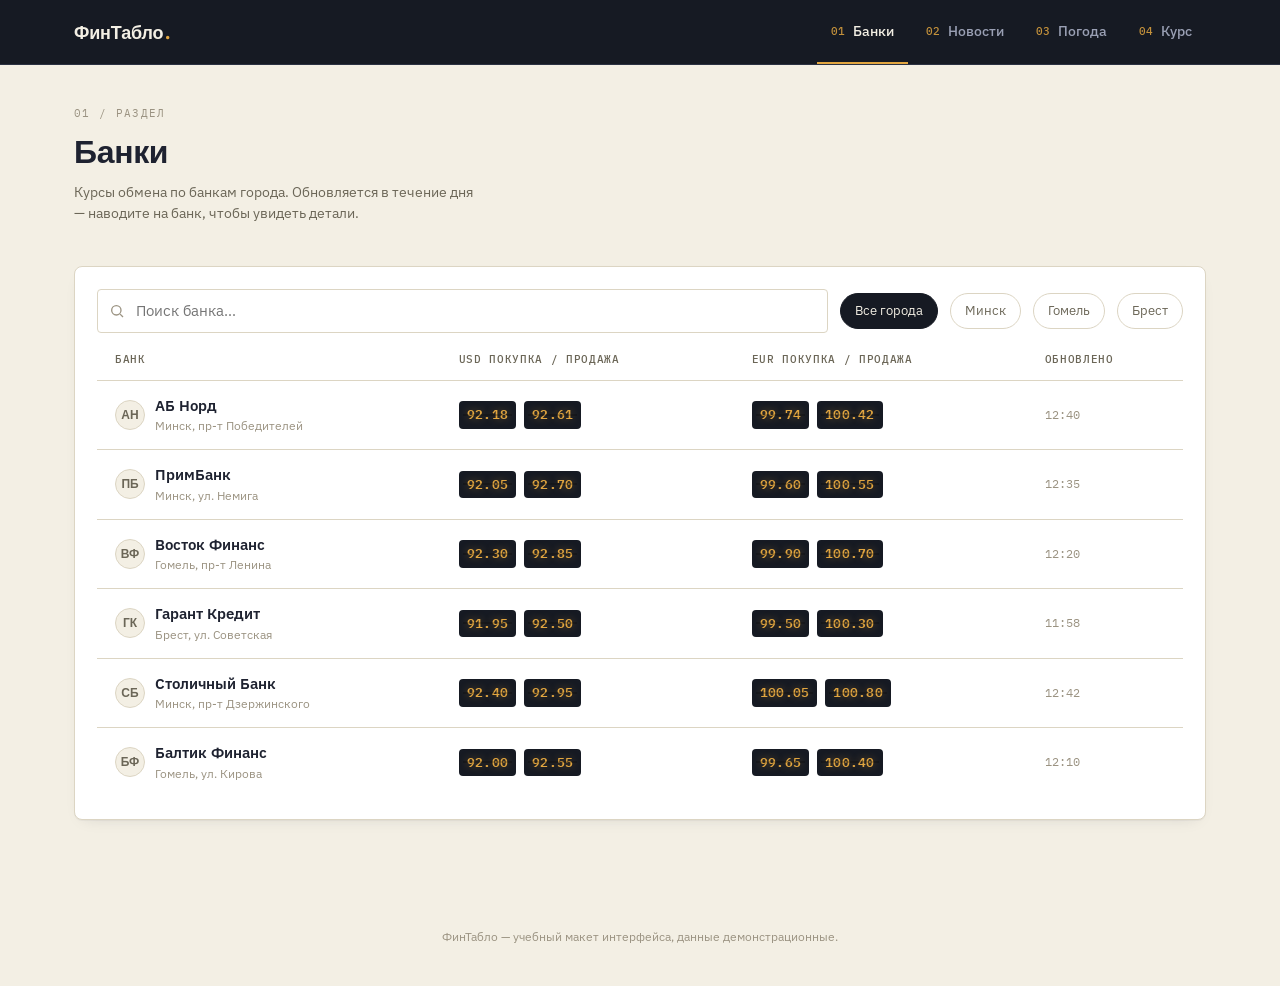
==== src/main/resources/static/index.html @ 16f74ddd "Нейрослоп визуал под доработку" ====
<!DOCTYPE html>
<html lang="ru">
<head>
<meta charset="UTF-8">
<meta name="viewport" content="width=device-width, initial-scale=1.0">
<title>Банки — ФинТабло</title>
<link rel="stylesheet" href="styles.css">
</head>
<body>

<header class="board">
  <div class="board-inner">
    <a href="index.html" class="brand">ФинТабло<span class="brand-dot">.</span></a>
    <button class="tabs-toggle" aria-label="Меню" aria-expanded="false">
      <svg width="18" height="18" viewBox="0 0 24 24" fill="none" stroke="currentColor" stroke-width="2"><line x1="3" y1="6" x2="21" y2="6"/><line x1="3" y1="12" x2="21" y2="12"/><line x1="3" y1="18" x2="21" y2="18"/></svg>
    </button>
    <nav class="tabs">
      <a href="index.html" class="tab is-active"><span class="tab-index">01</span>Банки</a>
      <a href="novosti.html" class="tab"><span class="tab-index">02</span>Новости</a>
      <a href="pogoda.html" class="tab"><span class="tab-index">03</span>Погода</a>
      <a href="kurs.html" class="tab"><span class="tab-index">04</span>Курс</a>
    </nav>
  </div>
</header>

<main class="page">
  <div class="page-head">
    <div>
      <div class="h-eyebrow">01 / Раздел</div>
      <h1 class="page-title">Банки</h1>
      <p class="page-sub">Курсы обмена по банкам города. Обновляется в течение дня — наводите на банк, чтобы увидеть детали.</p>
    </div>
  </div>

  <div class="card card-pad">
    <div class="toolbar">
      <div class="search">
        <svg width="16" height="16" viewBox="0 0 24 24" fill="none" stroke="currentColor" stroke-width="2"><circle cx="11" cy="11" r="7"/><line x1="21" y1="21" x2="16.65" y2="16.65"/></svg>
        <input type="text" placeholder="Поиск банка…" data-bank-search aria-label="Поиск банка">
      </div>
      <button class="chip is-active" data-city-chip="all">Все города</button>
      <button class="chip" data-city-chip="Минск">Минск</button>
      <button class="chip" data-city-chip="Гомель">Гомель</button>
      <button class="chip" data-city-chip="Брест">Брест</button>
    </div>

    <div class="table-wrap">
      <table class="rates">
        <thead>
          <tr>
            <th>Банк</th>
            <th>USD покупка / продажа</th>
            <th>EUR покупка / продажа</th>
            <th>Обновлено</th>
          </tr>
        </thead>
        <tbody>

          <tr data-bank-row data-bank-name="АБ Норд" data-bank-city="Минск">
            <td>
              <div class="bank-name">
                <span class="bank-mark">АН</span>
                <div>АБ Норд<div class="bank-meta">Минск, пр-т Победителей</div></div>
              </div>
            </td>
            <td><div class="cell-pair"><span class="flap flap-sm">92.18</span><span class="flap flap-sm">92.61</span></div></td>
            <td><div class="cell-pair"><span class="flap flap-sm">99.74</span><span class="flap flap-sm">100.42</span></div></td>
            <td class="updated-at">12:40</td>
          </tr>

          <tr data-bank-row data-bank-name="ПримБанк" data-bank-city="Минск">
            <td>
              <div class="bank-name">
                <span class="bank-mark">ПБ</span>
                <div>ПримБанк<div class="bank-meta">Минск, ул. Немига</div></div>
              </div>
            </td>
            <td><div class="cell-pair"><span class="flap flap-sm">92.05</span><span class="flap flap-sm">92.70</span></div></td>
            <td><div class="cell-pair"><span class="flap flap-sm">99.60</span><span class="flap flap-sm">100.55</span></div></td>
            <td class="updated-at">12:35</td>
          </tr>

          <tr data-bank-row data-bank-name="Восток Финанс" data-bank-city="Гомель">
            <td>
              <div class="bank-name">
                <span class="bank-mark">ВФ</span>
                <div>Восток Финанс<div class="bank-meta">Гомель, пр-т Ленина</div></div>
              </div>
            </td>
            <td><div class="cell-pair"><span class="flap flap-sm">92.30</span><span class="flap flap-sm">92.85</span></div></td>
            <td><div class="cell-pair"><span class="flap flap-sm">99.90</span><span class="flap flap-sm">100.70</span></div></td>
            <td class="updated-at">12:20</td>
          </tr>

          <tr data-bank-row data-bank-name="Гарант Кредит" data-bank-city="Брест">
            <td>
              <div class="bank-name">
                <span class="bank-mark">ГК</span>
                <div>Гарант Кредит<div class="bank-meta">Брест, ул. Советская</div></div>
              </div>
            </td>
            <td><div class="cell-pair"><span class="flap flap-sm">91.95</span><span class="flap flap-sm">92.50</span></div></td>
            <td><div class="cell-pair"><span class="flap flap-sm">99.50</span><span class="flap flap-sm">100.30</span></div></td>
            <td class="updated-at">11:58</td>
          </tr>

          <tr data-bank-row data-bank-name="Столичный Банк" data-bank-city="Минск">
            <td>
              <div class="bank-name">
                <span class="bank-mark">СБ</span>
                <div>Столичный Банк<div class="bank-meta">Минск, пр-т Дзержинского</div></div>
              </div>
            </td>
            <td><div class="cell-pair"><span class="flap flap-sm">92.40</span><span class="flap flap-sm">92.95</span></div></td>
            <td><div class="cell-pair"><span class="flap flap-sm">100.05</span><span class="flap flap-sm">100.80</span></div></td>
            <td class="updated-at">12:42</td>
          </tr>

          <tr data-bank-row data-bank-name="Балтик Финанс" data-bank-city="Гомель">
            <td>
              <div class="bank-name">
                <span class="bank-mark">БФ</span>
                <div>Балтик Финанс<div class="bank-meta">Гомель, ул. Кирова</div></div>
              </div>
            </td>
            <td><div class="cell-pair"><span class="flap flap-sm">92.00</span><span class="flap flap-sm">92.55</span></div></td>
            <td><div class="cell-pair"><span class="flap flap-sm">99.65</span><span class="flap flap-sm">100.40</span></div></td>
            <td class="updated-at">12:10</td>
          </tr>

        </tbody>
      </table>
    </div>

    <div class="empty-state" data-empty-state style="display:none;">
      <svg width="32" height="32" viewBox="0 0 24 24" fill="none" stroke="currentColor" stroke-width="1.5"><circle cx="11" cy="11" r="7"/><line x1="21" y1="21" x2="16.65" y2="16.65"/></svg>
      <div>Ничего не найдено — попробуйте изменить запрос или город.</div>
    </div>
  </div>
</main>

<footer class="board-footer">ФинТабло — учебный макет интерфейса, данные демонстрационные.</footer>

<script src="script.js"></script>
</body>
</html>
---- src/main/resources/static/styles.css ----
/* ==========================================================================
   ФинТабло — design tokens
   Concept: a city's currency-exchange information board, digitised.
   ========================================================================== */

@import url('https://fonts.googleapis.com/css2?family=Space+Grotesk:wght@500;600;700&family=IBM+Plex+Sans:wght@400;500;600&family=IBM+Plex+Mono:wght@500;600&display=swap');

:root{
  /* color */
  --ink:        #161A23;   /* board / nav surface */
  --ink-line:   #2B3142;   /* hairline on dark surfaces */
  --paper:      #F3EFE4;   /* page background */
  --surface:    #FFFFFF;   /* card background */
  --line:       #DCD5C3;   /* hairline on paper */
  --amber:      #E2A640;   /* primary accent — the board glow */
  --amber-dim:  #B98330;
  --green:      #3C8D6F;   /* покупка / positive */
  --coral:      #C8553D;   /* продажа / negative */
  --text:       #1E2230;
  --text-soft:  #6B6657;
  --text-faint: #9B9382;
  --on-dark:    #F3EFE4;
  --on-dark-soft: #9AA0B4;

  /* type */
  --f-display: 'Space Grotesk', sans-serif;
  --f-body:    'IBM Plex Sans', sans-serif;
  --f-mono:    'IBM Plex Mono', monospace;

  /* misc */
  --radius-s: 4px;
  --radius-m: 8px;
  --shadow-card: 0 1px 0 rgba(30,34,48,0.04), 0 6px 16px -10px rgba(30,34,48,0.18);
}

*, *::before, *::after{ box-sizing: border-box; }
html{ -webkit-text-size-adjust: 100%; }

body{
  margin: 0;
  background: var(--paper);
  color: var(--text);
  font-family: var(--f-body);
  font-size: 15px;
  line-height: 1.5;
  -webkit-font-smoothing: antialiased;
}

@media (prefers-reduced-motion: reduce){
  *{ animation-duration: 0.001ms !important; transition-duration: 0.001ms !important; }
}

a{ color: inherit; }
button{ font: inherit; }
input, select{ font: inherit; }

:focus-visible{
  outline: 2px solid var(--amber);
  outline-offset: 2px;
}

.h-eyebrow{
  font-family: var(--f-mono);
  font-size: 11px;
  letter-spacing: 0.12em;
  text-transform: uppercase;
  color: var(--text-faint);
}

/* ---------------------------------------------------------------------
   Top board / navigation
   --------------------------------------------------------------------- */

.board{
  background: var(--ink);
  color: var(--on-dark);
  border-bottom: 1px solid var(--ink-line);
}

.board-inner{
  max-width: 1180px;
  margin: 0 auto;
  padding: 0 24px;
  display: flex;
  align-items: center;
  gap: 28px;
  height: 64px;
}

.brand{
  display: flex;
  align-items: baseline;
  gap: 2px;
  font-family: var(--f-display);
  font-weight: 700;
  font-size: 18px;
  letter-spacing: -0.01em;
  text-decoration: none;
  white-space: nowrap;
}
.brand-dot{ color: var(--amber); }

.tabs{
  display: flex;
  gap: 4px;
  margin-left: auto;
  height: 100%;
}

.tab{
  display: flex;
  align-items: center;
  gap: 8px;
  height: 100%;
  padding: 0 14px;
  text-decoration: none;
  color: var(--on-dark-soft);
  font-family: var(--f-body);
  font-weight: 500;
  font-size: 14px;
  border-bottom: 2px solid transparent;
  transition: color .15s ease, border-color .15s ease;
}
.tab:hover{ color: var(--on-dark); }
.tab.is-active{
  color: var(--on-dark);
  border-bottom-color: var(--amber);
}
.tab-index{
  font-family: var(--f-mono);
  font-size: 11px;
  color: var(--amber);
  opacity: .85;
}

.tabs-toggle{
  display: none;
  margin-left: auto;
  background: none;
  border: 1px solid var(--ink-line);
  border-radius: var(--radius-s);
  color: var(--on-dark);
  width: 36px; height: 36px;
  align-items: center; justify-content: center;
}

@media (max-width: 720px){
  .board-inner{ height: 56px; }
  .tabs{
    display: none;
    position: absolute;
    top: 56px; left: 0; right: 0;
    background: var(--ink);
    flex-direction: column;
    border-bottom: 1px solid var(--ink-line);
    padding: 4px 0;
  }
  .tabs.is-open{ display: flex; }
  .tab{ height: 44px; padding: 0 24px; border-bottom: none; border-left: 2px solid transparent; }
  .tab.is-active{ border-left-color: var(--amber); border-bottom-color: transparent; background: rgba(226,166,64,0.06); }
  .tabs-toggle{ display: flex; }
}

/* ---------------------------------------------------------------------
   Page shell
   --------------------------------------------------------------------- */

.page{
  max-width: 1180px;
  margin: 0 auto;
  padding: 40px 24px 80px;
  position: relative;
}

.page-head{
  display: flex;
  align-items: flex-end;
  justify-content: space-between;
  gap: 24px;
  margin-bottom: 28px;
  flex-wrap: wrap;
}

.page-title{
  font-family: var(--f-display);
  font-weight: 700;
  font-size: 32px;
  letter-spacing: -0.01em;
  margin: 6px 0 0;
}

.page-sub{
  color: var(--text-soft);
  font-size: 14px;
  margin-top: 6px;
  max-width: 50ch;
}

/* ---------------------------------------------------------------------
   Cards / panels
   --------------------------------------------------------------------- */

.card{
  background: var(--surface);
  border: 1px solid var(--line);
  border-radius: var(--radius-m);
  box-shadow: var(--shadow-card);
}

.card-pad{ padding: 22px; }

/* ---------------------------------------------------------------------
   Buttons / inputs
   --------------------------------------------------------------------- */

.btn{
  display: inline-flex;
  align-items: center;
  gap: 8px;
  border: 1px solid var(--line);
  background: var(--surface);
  color: var(--text);
  font-weight: 500;
  font-size: 14px;
  padding: 10px 16px;
  border-radius: var(--radius-s);
  cursor: pointer;
  transition: border-color .15s ease, background .15s ease;
}
.btn:hover{ border-color: var(--text-faint); }

.btn-primary{
  background: var(--ink);
  border-color: var(--ink);
  color: var(--on-dark);
}
.btn-primary:hover{ background: #1F2433; }

.btn-icon{
  width: 40px; height: 40px;
  padding: 0;
  justify-content: center;
  border-radius: 50%;
}

.field{
  display: flex;
  flex-direction: column;
  gap: 6px;
}
.field label{
  font-size: 12px;
  color: var(--text-soft);
  font-weight: 500;
}
.field input, .field select{
  border: 1px solid var(--line);
  border-radius: var(--radius-s);
  padding: 10px 12px;
  background: var(--surface);
  color: var(--text);
}
.field input:focus, .field select:focus{ outline: none; border-color: var(--amber); box-shadow: 0 0 0 3px rgba(226,166,64,0.18); }

.search{
  position: relative;
  flex: 1;
  min-width: 220px;
}
.search input{
  width: 100%;
  border: 1px solid var(--line);
  border-radius: var(--radius-s);
  padding: 10px 12px 10px 38px;
  background: var(--surface);
}
.search input:focus{ outline: none; border-color: var(--amber); box-shadow: 0 0 0 3px rgba(226,166,64,0.18); }
.search svg{
  position: absolute; left: 12px; top: 50%; transform: translateY(-50%);
  color: var(--text-faint);
}

.chip{
  border: 1px solid var(--line);
  background: var(--surface);
  border-radius: 999px;
  padding: 7px 14px;
  font-size: 13px;
  color: var(--text-soft);
  cursor: pointer;
  white-space: nowrap;
}
.chip.is-active{
  background: var(--ink);
  border-color: var(--ink);
  color: var(--on-dark);
}

/* ---------------------------------------------------------------------
   Signature element — the split-flap rate digit
   ========================================================================
   Mimics a mechanical exchange board: dark slot, amber mono digits,
   a hairline "seam" across the middle where the flap splits.
   --------------------------------------------------------------------- */

.flap{
  display: inline-flex;
  align-items: baseline;
  gap: 1px;
  background: var(--ink);
  color: var(--amber);
  font-family: var(--f-mono);
  font-weight: 600;
  padding: 5px 9px;
  border-radius: var(--radius-s);
  position: relative;
  letter-spacing: 0.02em;
  text-shadow: 0 0 8px rgba(226,166,64,0.45);
}
.flap::after{
  content: "";
  position: absolute;
  left: 4px; right: 4px; top: 50%;
  height: 1px;
  background: rgba(0,0,0,0.45);
  transform: translateY(-0.5px);
}
.flap-unit{
  font-size: 10px;
  color: var(--on-dark-soft);
  text-shadow: none;
  margin-left: 2px;
  font-weight: 500;
}
.flap.flap-lg{ font-size: 28px; padding: 10px 16px; }
.flap.flap-sm{ font-size: 13px; padding: 4px 8px; }

.delta{
  display: inline-flex;
  align-items: center;
  gap: 4px;
  font-family: var(--f-mono);
  font-size: 12px;
  font-weight: 600;
}
.delta.up{ color: var(--green); }
.delta.down{ color: var(--coral); }

/* ---------------------------------------------------------------------
   Банки — table
   --------------------------------------------------------------------- */

.toolbar{
  display: flex;
  gap: 12px;
  align-items: center;
  flex-wrap: wrap;
  margin-bottom: 18px;
}

.table-wrap{
  overflow-x: auto;
}

table.rates{
  width: 100%;
  border-collapse: collapse;
  min-width: 720px;
}
table.rates th{
  text-align: left;
  font-family: var(--f-mono);
  font-size: 11px;
  letter-spacing: 0.06em;
  text-transform: uppercase;
  color: var(--text-soft);
  font-weight: 500;
  padding: 0 18px 12px;
  border-bottom: 1px solid var(--line);
  position: sticky; top: 0;
}
table.rates td{
  padding: 14px 18px;
  border-bottom: 1px solid var(--line);
  vertical-align: middle;
}
table.rates tbody tr:last-child td{ border-bottom: none; }
table.rates tbody tr:hover{ background: rgba(226,166,64,0.06); }

.bank-name{ display: flex; align-items: center; gap: 10px; font-weight: 600; }
.bank-mark{
  width: 30px; height: 30px;
  border-radius: 50%;
  background: var(--paper);
  border: 1px solid var(--line);
  display: flex; align-items: center; justify-content: center;
  font-family: var(--f-display);
  font-weight: 700;
  font-size: 12px;
  color: var(--text-soft);
  flex-shrink: 0;
}
.bank-meta{ font-size: 12px; color: var(--text-faint); font-weight: 400; }

.cell-pair{ display: flex; gap: 8px; align-items: center; }

.updated-at{ font-family: var(--f-mono); font-size: 12px; color: var(--text-faint); }

.empty-state{
  text-align: center;
  padding: 56px 20px;
  color: var(--text-soft);
}
.empty-state svg{ margin-bottom: 12px; color: var(--text-faint); }

/* ---------------------------------------------------------------------
   Курс — converter
   --------------------------------------------------------------------- */

.kurs-grid{
  display: grid;
  grid-template-columns: 1.1fr 0.9fr;
  gap: 20px;
  align-items: start;
}
@media (max-width: 860px){ .kurs-grid{ grid-template-columns: 1fr; } }

.converter-row{
  display: grid;
  grid-template-columns: 1fr auto 1fr;
  gap: 14px;
  align-items: end;
}
@media (max-width: 520px){ .converter-row{ grid-template-columns: 1fr; } .swap-btn{ justify-self: center; } }

.swap-btn{
  width: 40px; height: 40px;
  border-radius: 50%;
  background: var(--ink);
  color: var(--amber);
  border: none;
  display: flex; align-items: center; justify-content: center;
  cursor: pointer;
  transition: transform .2s ease;
}
.swap-btn:hover{ transform: rotate(180deg); }

.current-rate{
  margin-top: 24px;
  padding-top: 20px;
  border-top: 1px solid var(--line);
  display: flex;
  align-items: center;
  gap: 16px;
  flex-wrap: wrap;
}

.kurs-list{
  list-style: none;
  margin: 0; padding: 0;
}
.kurs-list li{
  display: flex;
  align-items: center;
  justify-content: space-between;
  gap: 12px;
  padding: 12px 0;
  border-bottom: 1px solid var(--line);
}
.kurs-list li:last-child{ border-bottom: none; }
.kurs-list .rank{
  font-family: var(--f-mono);
  font-size: 11px;
  color: var(--text-faint);
  width: 16px;
}
.kurs-list .name{ flex: 1; font-weight: 500; font-size: 13.5px; }
.kurs-list .pair{ display: flex; gap: 6px; }

.panel-head{
  display: flex;
  align-items: center;
  justify-content: space-between;
  margin-bottom: 14px;
}
.panel-title{ font-family: var(--f-display); font-weight: 600; font-size: 15px; }
.sort-btn{
  background: none; border: none; color: var(--text-soft);
  font-size: 12px; display: flex; align-items: center; gap: 4px; cursor: pointer;
}
.sort-btn:hover{ color: var(--text); }

/* ---------------------------------------------------------------------
   Новости
   --------------------------------------------------------------------- */

.news-list{
  display: flex;
  flex-direction: column;
  gap: 1px;
  background: var(--line);
  border: 1px solid var(--line);
  border-radius: var(--radius-m);
  overflow: hidden;
}
.news-item{
  background: var(--surface);
  padding: 20px 22px;
  display: grid;
  grid-template-columns: 110px 1fr;
  gap: 18px;
  text-decoration: none;
  color: inherit;
  transition: background .15s ease;
}
.news-item:hover{ background: #FBF9F3; }
@media (max-width: 600px){ .news-item{ grid-template-columns: 1fr; gap: 6px; } }

.news-date{ font-family: var(--f-mono); font-size: 12px; color: var(--text-faint); padding-top: 2px; }
.news-tag{
  display: inline-block;
  font-family: var(--f-mono);
  font-size: 10px;
  letter-spacing: 0.05em;
  text-transform: uppercase;
  color: var(--amber-dim);
  background: rgba(226,166,64,0.12);
  padding: 2px 7px;
  border-radius: 3px;
  margin-bottom: 8px;
}
.news-title{ font-weight: 600; font-size: 16px; margin: 0 0 6px; }
.news-snippet{ color: var(--text-soft); font-size: 13.5px; margin: 0; }

/* ---------------------------------------------------------------------
   Погода
   --------------------------------------------------------------------- */

.weather-hero{
  display: grid;
  grid-template-columns: auto 1fr auto;
  align-items: center;
  gap: 28px;
  padding: 32px;
}
@media (max-width: 640px){ .weather-hero{ grid-template-columns: 1fr; text-align: center; } }

.weather-temp{
  font-family: var(--f-display);
  font-weight: 700;
  font-size: 64px;
  line-height: 1;
  letter-spacing: -0.02em;
}
.weather-temp sup{ font-size: 28px; font-weight: 600; color: var(--text-soft); }

.weather-city{ font-family: var(--f-display); font-weight: 600; font-size: 20px; }
.weather-cond{ color: var(--text-soft); font-size: 14px; margin-top: 4px; }
.weather-extra{
  display: flex; flex-direction: column; gap: 8px;
  font-family: var(--f-mono); font-size: 12.5px; color: var(--text-soft);
}
.weather-extra span b{ color: var(--text); font-weight: 600; }

.forecast-strip{
  display: grid;
  grid-template-columns: repeat(6, 1fr);
  border-top: 1px solid var(--line);
}
.forecast-cell{
  padding: 18px 10px;
  text-align: center;
  border-left: 1px solid var(--line);
}
.forecast-cell:first-child{ border-left: none; }
.forecast-time{ font-family: var(--f-mono); font-size: 11px; color: var(--text-faint); }
.forecast-icon{ margin: 8px 0; }
.forecast-temp{ font-weight: 600; font-size: 14px; }

@media (max-width: 640px){
  .forecast-strip{ grid-template-columns: repeat(3, 1fr); }
  .forecast-cell:nth-child(3n+1){ border-left: none; }
}

.demo-note{
  display: flex; align-items: center; gap: 8px;
  font-size: 12px; color: var(--text-faint);
  margin-top: 14px;
}

footer.board-footer{
  text-align: center;
  padding: 28px 24px 40px;
  color: var(--text-faint);
  font-size: 12px;
}
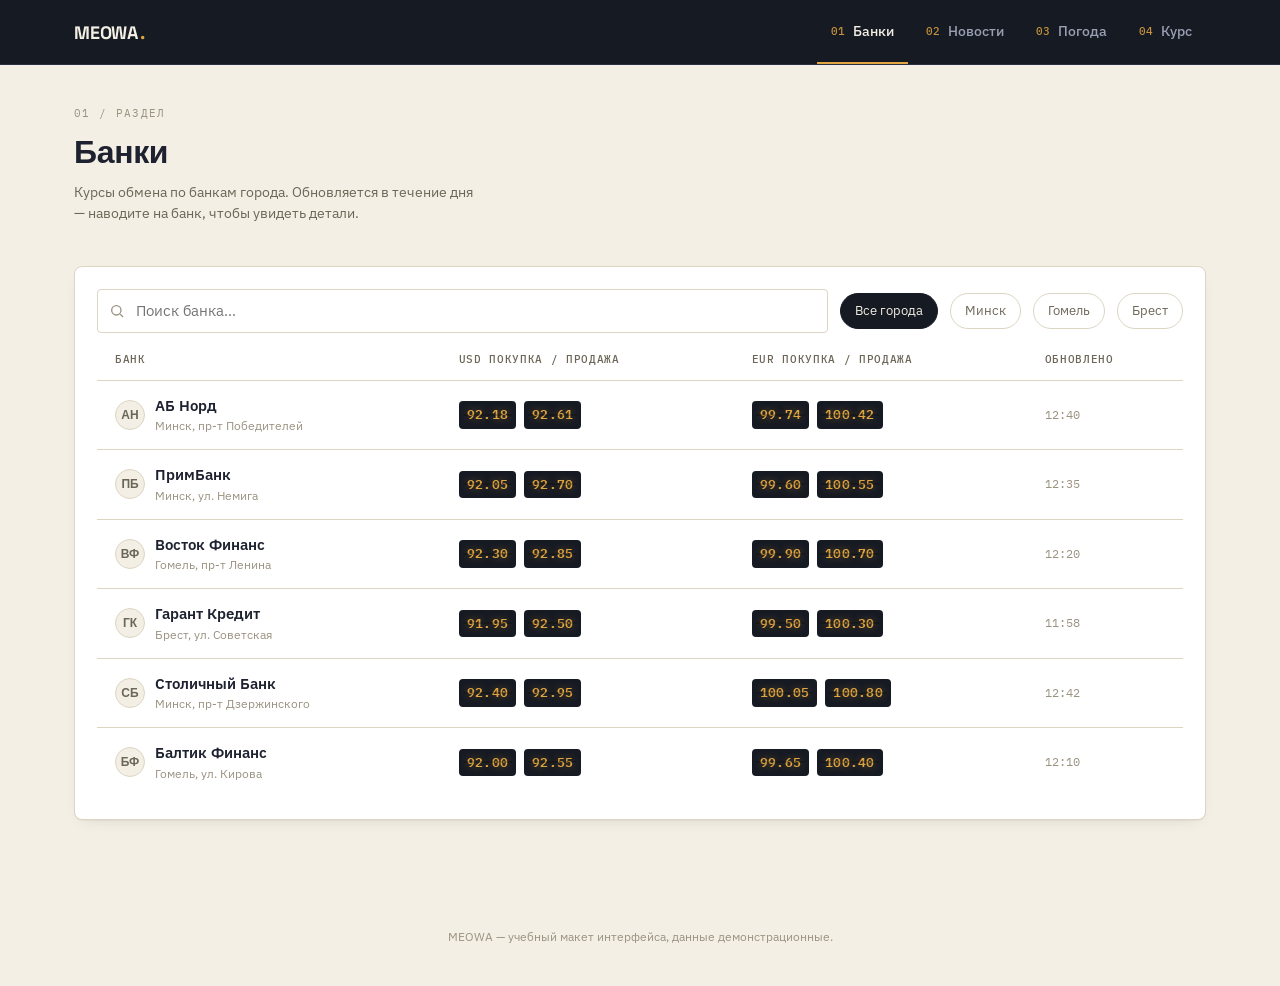
==== commit 119f1ea1: "Беспонтовое ФинТабло заменено на бесподобное MEOWA" ====
--- a/src/main/resources/static/index.html
+++ b/src/main/resources/static/index.html
@@ -3,14 +3,14 @@
 <head>
 <meta charset="UTF-8">
 <meta name="viewport" content="width=device-width, initial-scale=1.0">
-<title>Банки — ФинТабло</title>
+<title>Банки — MEOWA</title>
 <link rel="stylesheet" href="styles.css">
 </head>
 <body>
 
 <header class="board">
   <div class="board-inner">
-    <a href="index.html" class="brand">ФинТабло<span class="brand-dot">.</span></a>
+    <a href="index.html" class="brand">MEOWA<span class="brand-dot">.</span></a>
     <button class="tabs-toggle" aria-label="Меню" aria-expanded="false">
       <svg width="18" height="18" viewBox="0 0 24 24" fill="none" stroke="currentColor" stroke-width="2"><line x1="3" y1="6" x2="21" y2="6"/><line x1="3" y1="12" x2="21" y2="12"/><line x1="3" y1="18" x2="21" y2="18"/></svg>
     </button>
@@ -139,7 +139,7 @@
   </div>
 </main>
 
-<footer class="board-footer">ФинТабло — учебный макет интерфейса, данные демонстрационные.</footer>
+<footer class="board-footer">MEOWA — учебный макет интерфейса, данные демонстрационные.</footer>
 
 <script src="script.js"></script>
 </body>
